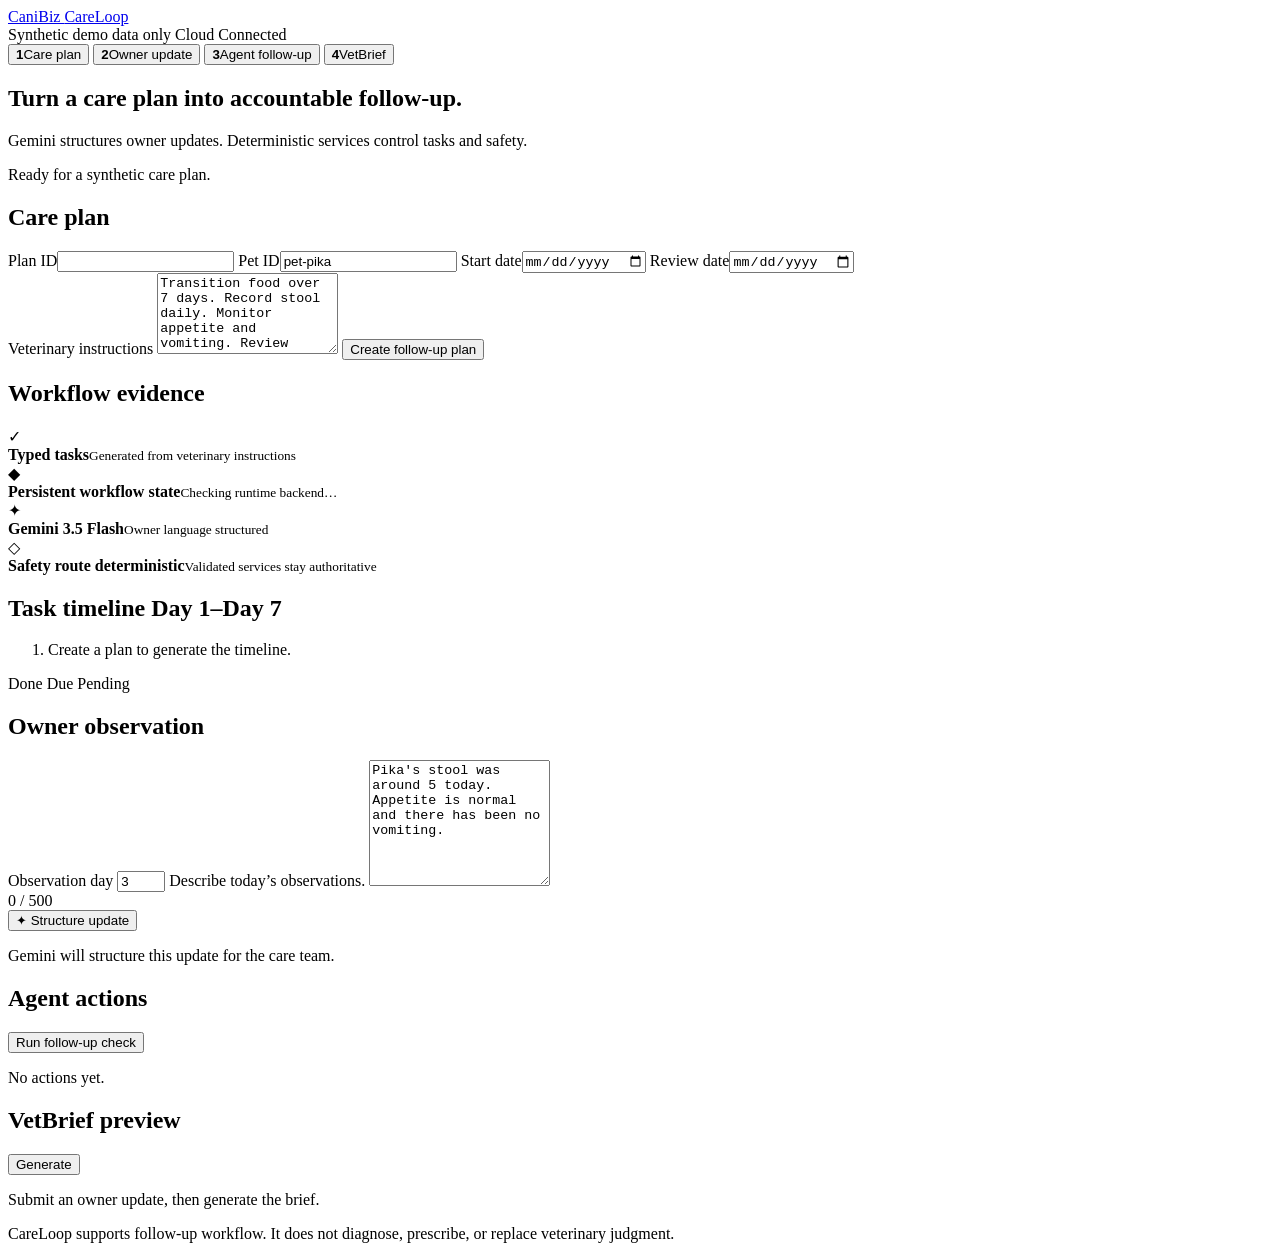
==== app/static/index.html @ d053dd9b "Add owner-facing CareLoop workflow UI" ====
<!doctype html>
<html lang="en">
<head>
  <meta charset="utf-8">
  <meta name="viewport" content="width=device-width, initial-scale=1">
  <meta name="description" content="CaniBiz CareLoop autonomous veterinary follow-up workflow demo">
  <title>CaniBiz CareLoop</title>
  <link rel="stylesheet" href="/static/styles.css">
</head>
<body>
  <header class="topbar">
    <a class="brand" href="/" aria-label="CaniBiz CareLoop home">CaniBiz <span>CareLoop</span></a>
    <div class="topbar-meta">
      <span>Synthetic demo data only</span>
      <span class="cloud-state"><i aria-hidden="true"></i> Cloud Connected</span>
    </div>
  </header>

  <main class="app-shell">
    <nav class="workflow-rail" aria-label="CareLoop workflow">
      <button class="rail-step active" type="button" data-target="plan-section"><b>1</b><span>Care plan</span></button>
      <button class="rail-step" type="button" data-target="observation-section"><b>2</b><span>Owner update</span></button>
      <button class="rail-step" type="button" data-target="actions-section"><b>3</b><span>Agent follow-up</span></button>
      <button class="rail-step" type="button" data-target="brief-section"><b>4</b><span>VetBrief</span></button>
    </nav>

    <div class="workspace">
      <section class="intro">
        <div>
          <h1>Turn a care plan into accountable follow-up.</h1>
          <p>Gemini structures owner updates. Deterministic services control tasks and safety.</p>
        </div>
        <div id="notice" class="notice" role="status" aria-live="polite">Ready for a synthetic care plan.</div>
      </section>

      <section class="plan-grid" id="plan-section">
        <form id="plan-form" class="plan-form">
          <h2>Care plan</h2>
          <div class="field-grid">
            <label>Plan ID<input id="plan-id" required autocomplete="off"></label>
            <label>Pet ID<input id="pet-id" required value="pet-pika" autocomplete="off"></label>
            <label>Start date<input id="start-date" type="date" required></label>
            <label>Review date<input id="review-date" type="date" required></label>
          </div>
          <label>Veterinary instructions
            <textarea id="instructions" required rows="5">Transition food over 7 days. Record stool daily. Monitor appetite and vomiting. Review after 7 days.</textarea>
          </label>
          <button class="primary" type="submit">Create follow-up plan</button>
        </form>

        <aside class="evidence-rail" aria-label="Workflow evidence">
          <h2>Workflow evidence</h2>
          <div class="evidence-row"><span class="evidence-icon blue">✓</span><div><strong id="task-count">Typed tasks</strong><small>Generated from veterinary instructions</small></div></div>
          <div class="evidence-row"><span class="evidence-icon green">◆</span><div><strong id="storage-label">Persistent workflow state</strong><small id="storage-detail">Checking runtime backend…</small></div></div>
          <div class="evidence-row"><span class="evidence-icon blue">✦</span><div><strong>Gemini 3.5 Flash</strong><small>Owner language structured</small></div></div>
          <div class="evidence-row"><span class="evidence-icon green">◇</span><div><strong>Safety route deterministic</strong><small>Validated services stay authoritative</small></div></div>
        </aside>
      </section>

      <section class="workflow-board" aria-label="CareLoop workflow results">
        <div class="board-panel timeline-panel">
          <h2>Task timeline <span>Day 1–Day 7</span></h2>
          <ol id="timeline" class="timeline">
            <li class="empty-state">Create a plan to generate the timeline.</li>
          </ol>
          <div class="legend"><span><i class="done"></i> Done</span><span><i class="due"></i> Due</span><span><i></i> Pending</span></div>
        </div>

        <form id="observation-form" class="board-panel observation-panel">
          <h2 id="observation-section">Owner observation</h2>
          <label for="observation-day">Observation day</label>
          <input id="observation-day" type="number" min="1" max="30" value="3" required>
          <label for="owner-message">Describe today’s observations.</label>
          <textarea id="owner-message" rows="8" maxlength="500" required placeholder="Describe stool, appetite, vomiting, or recovery…">Pika's stool was around 5 today. Appetite is normal and there has been no vomiting.</textarea>
          <div class="counter"><span id="message-count">0</span> / 500</div>
          <button class="primary" type="submit">✦ Structure update</button>
          <p class="helper">Gemini will structure this update for the care team.</p>
        </form>

        <div class="board-panel actions-panel" id="actions-section">
          <h2>Agent actions</h2>
          <button id="check-followup" class="secondary" type="button">Run follow-up check</button>
          <div id="actions" class="actions-list"><p class="empty-state">No actions yet.</p></div>
          <div id="structured-output" class="structured-output" hidden></div>
        </div>

        <div class="board-panel brief-panel" id="brief-section">
          <div class="panel-heading"><h2>VetBrief preview</h2><button id="generate-brief" class="text-button" type="button">Generate</button></div>
          <article id="brief" class="brief-document">
            <p class="empty-state">Submit an owner update, then generate the brief.</p>
          </article>
        </div>
      </section>
    </div>
  </main>

  <footer class="safety-footer">CareLoop supports follow-up workflow. It does not diagnose, prescribe, or replace veterinary judgment.</footer>
  <script src="/static/app.js" defer></script>
</body>
</html>
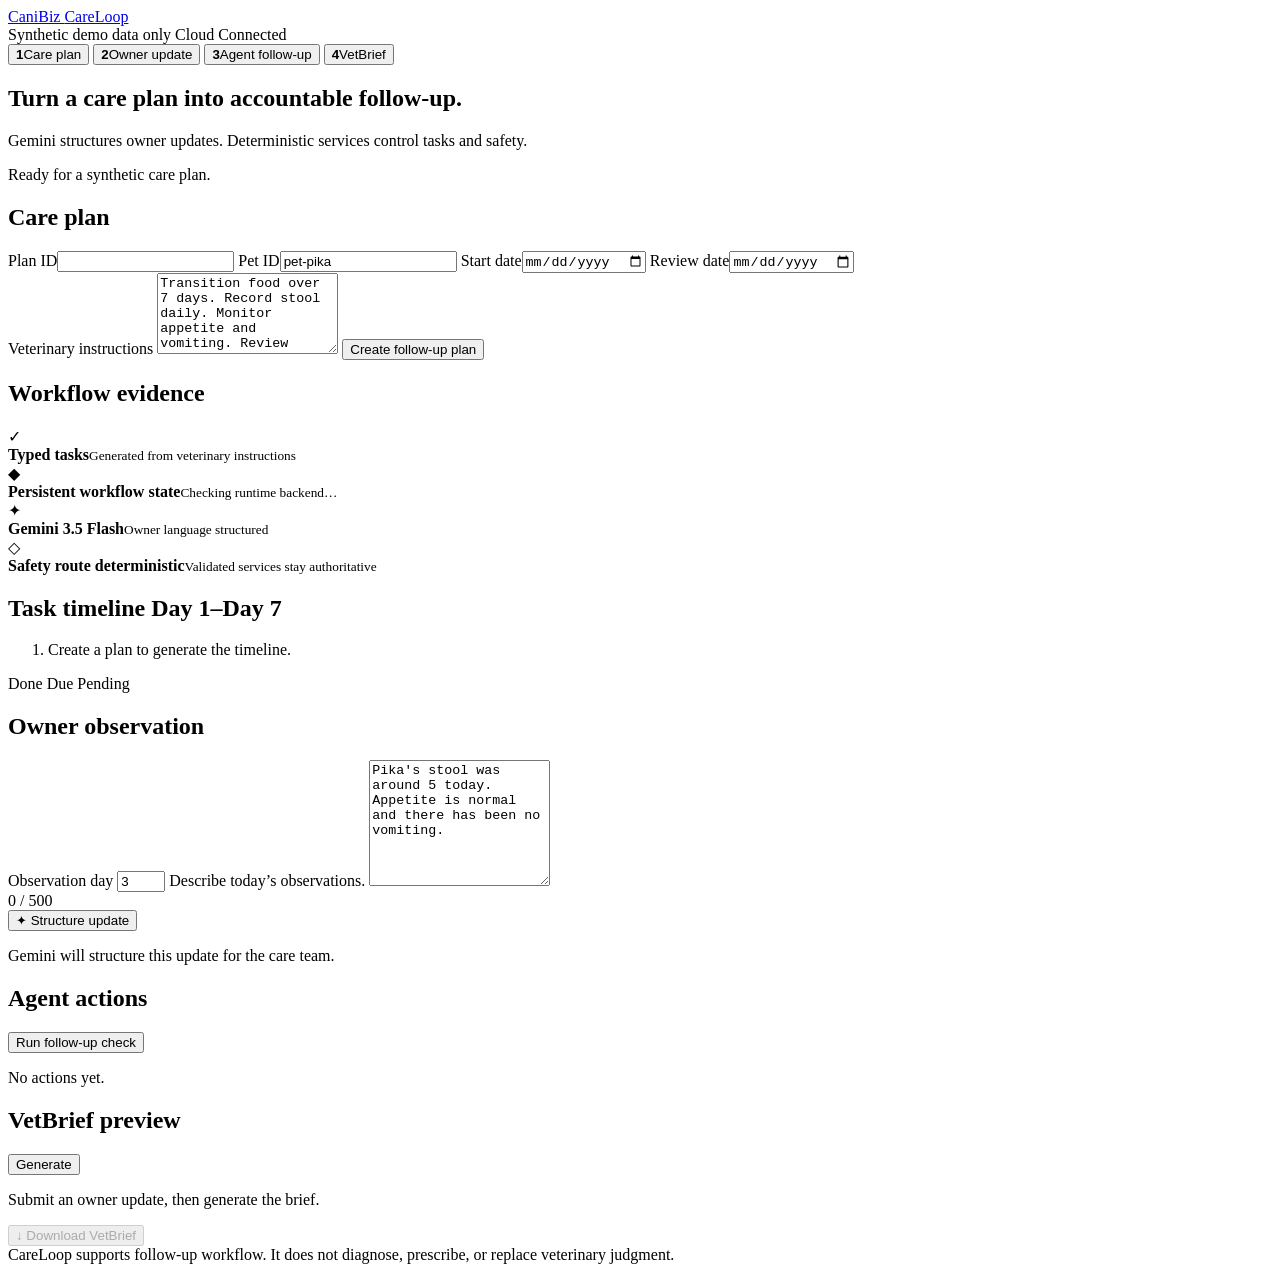
==== commit fe0927a9: "Add downloadable VetBrief handoff" ====
--- a/app/static/index.html
+++ b/app/static/index.html
@@ -89,6 +89,7 @@
           <article id="brief" class="brief-document">
             <p class="empty-state">Submit an owner update, then generate the brief.</p>
           </article>
+          <button id="download-brief" class="download-button" type="button" disabled>↓ Download VetBrief</button>
         </div>
       </section>
     </div>
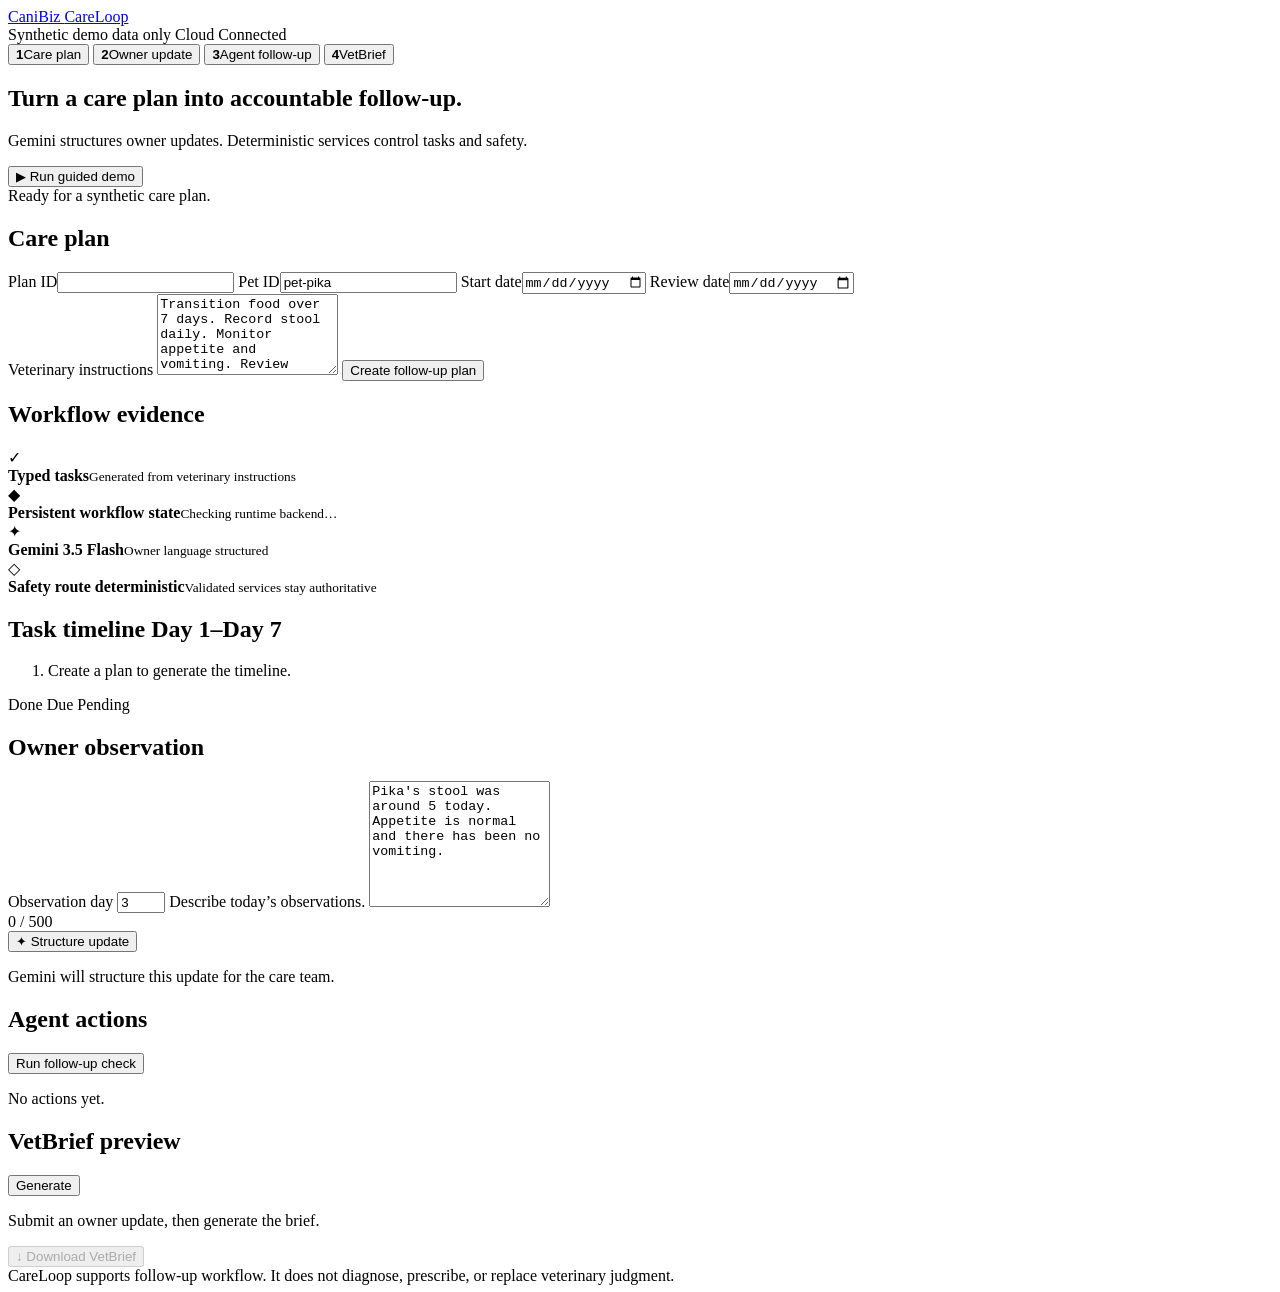
==== commit d4eebfba: "Add one-click guided cloud demo" ====
--- a/app/static/index.html
+++ b/app/static/index.html
@@ -30,7 +30,10 @@
           <h1>Turn a care plan into accountable follow-up.</h1>
           <p>Gemini structures owner updates. Deterministic services control tasks and safety.</p>
         </div>
-        <div id="notice" class="notice" role="status" aria-live="polite">Ready for a synthetic care plan.</div>
+        <div class="intro-actions">
+          <button id="run-demo" class="demo-button" type="button">▶ Run guided demo</button>
+          <div id="notice" class="notice" role="status" aria-live="polite">Ready for a synthetic care plan.</div>
+        </div>
       </section>
 
       <section class="plan-grid" id="plan-section">
